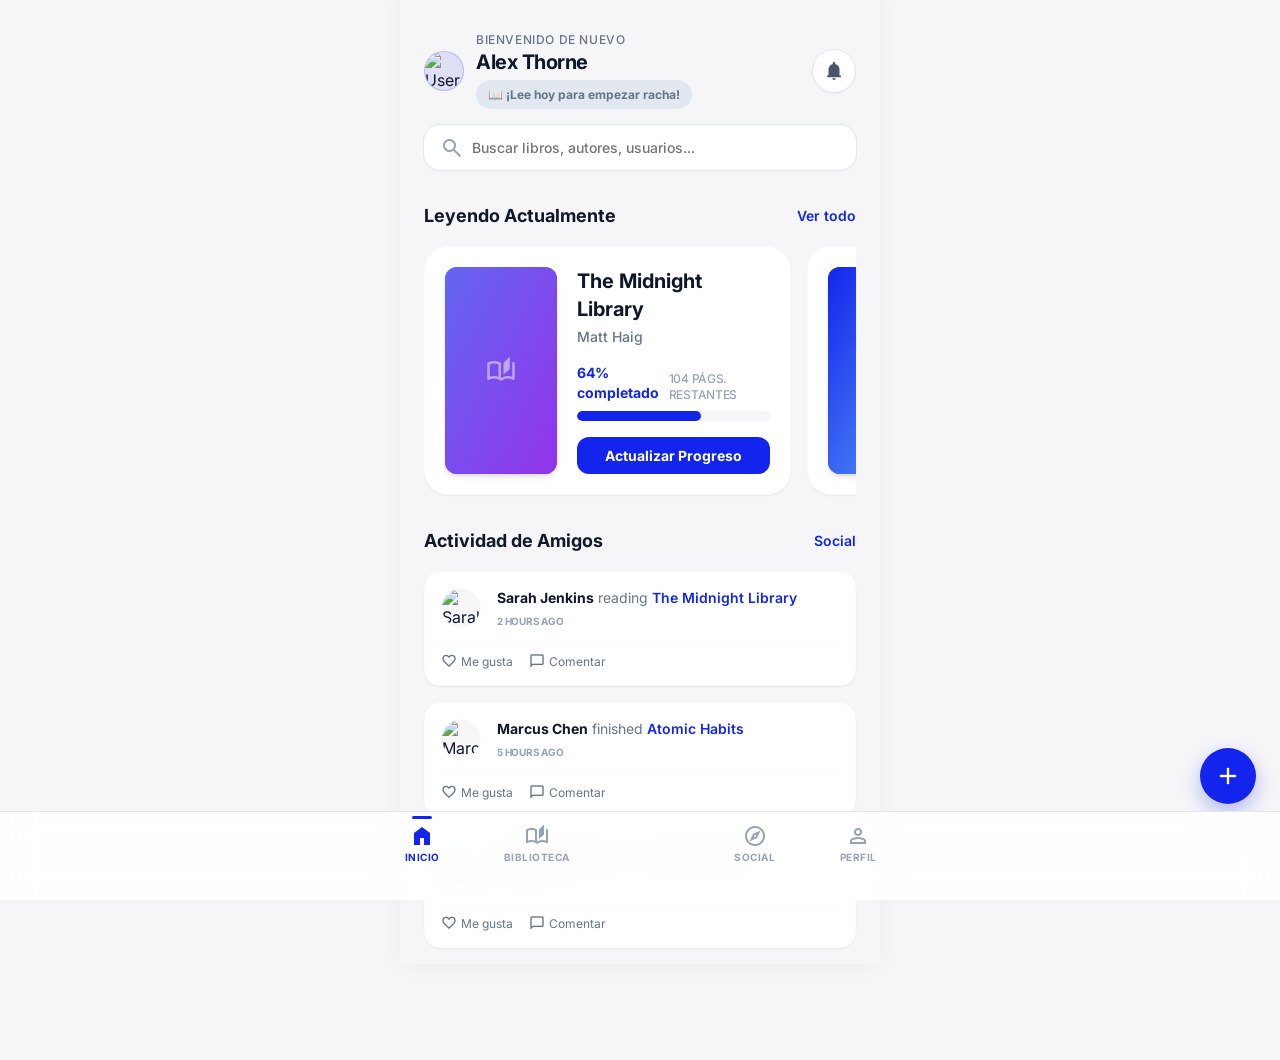
==== index.html @ 6f88e170 "BookVibe v1.0 — PWA mobile reading tracker Features: - Google Books API integration - Reading progre" ====
<!DOCTYPE html>
<html lang="es">
<head>
    <meta charset="utf-8"/>
    <meta content="width=device-width, initial-scale=1.0" name="viewport"/>
    <meta name="theme-color" content="#1325ec">
    <meta name="apple-mobile-web-app-capable" content="yes">
    <meta name="apple-mobile-web-app-status-bar-style" content="black-translucent">
    <link rel="manifest" href="manifest.json">
    <link rel="apple-touch-icon" href="icons/icon-192.png">
    <title>BookVibe - Inicio</title>
    <!-- CSS Dependencies -->
    <link href="https://fonts.googleapis.com/css2?family=Inter:wght@400;500;600;700&display=swap" rel="stylesheet"/>
    <link href="https://fonts.googleapis.com/css2?family=Material+Symbols+Outlined:wght,FILL@100..700,0..1&display=swap" rel="stylesheet"/>
    <link href="styles.css" rel="stylesheet"/>
    <style>
        /* Specific page overrides or helpers */
        .search-wrapper {
            padding: 0 var(--spacing-6);
            margin-bottom: var(--spacing-8);
        }
        
        .section-header {
            display: flex;
            align-items: center;
            justify-content: space-between;
            margin-bottom: var(--spacing-4);
        }
        
        .card-reading {
            background-color: var(--bg-white);
            border-radius: var(--rounded-3xl);
            padding: var(--spacing-5);
            box-shadow: var(--shadow-sm);
            border: 1px solid var(--border-slate-50);
            display: flex;
            gap: var(--spacing-5);
            /* Removed margin-bottom for carousel */
            flex-shrink: 0; /* Important for carousel items */
            scroll-snap-align: start; /* For smooth scrolling in carousel */
            width: 85%; /* Adjust as needed for carousel item width */
        }
        
        .card-reading .cover-img {
            width: 7rem;
            aspect-ratio: 2/3;
            border-radius: var(--rounded-xl);
            overflow: hidden;
            box-shadow: var(--shadow-md);
            flex-shrink: 0;
        }

        .cover-img img {
            width: 100%;
            height: 100%;
            object-fit: cover;
        }

        .card-reading-content {
            display: flex;
            flex-direction: column;
            justify-content: space-between;
            flex: 1;
        }

        .progress-bar {
            width: 100%;
            height: 10px;
            background-color: var(--bg-light);
            border-radius: var(--rounded-full);
            overflow: hidden;
            margin-top: var(--spacing-2);
        }
        
        .progress-bar-fill {
            height: 100%;
            background-color: var(--primary);
            border-radius: var(--rounded-full);
        }

        .activity-card {
            background-color: var(--bg-white);
            border-radius: var(--rounded-2xl);
            padding: var(--spacing-4);
            box-shadow: var(--shadow-sm);
            border: 1px solid var(--border-slate-50);
            display: flex;
            gap: var(--spacing-4);
            align-items: flex-start;
            margin-bottom: var(--spacing-4);
        }
        
        .friend-avatar {
            width: 2.5rem;
            height: 2.5rem;
            border-radius: var(--rounded-full);
            overflow: hidden;
            flex-shrink: 0;
            background-color: var(--bg-light);
            border: 1px solid var(--border-slate-50);
        }
        .friend-avatar img {
            width: 100%;
            height: 100%;
            object-fit: cover;
        }

        .stars-row {
            display: flex;
            align-items: center;
            gap: 2px;
            margin-top: var(--spacing-2);
        }
        .star-icon {
            color: #fbbf24;
            font-size: 14px;
        }

        /* Ocultar barra de scroll en el carrusel pero permitir scroll */
        .carousel-hide-scroll::-webkit-scrollbar {
            display: none;
        }
        .carousel-hide-scroll {
            -ms-overflow-style: none;
            scrollbar-width: none;
        }
    </style>
</head>
<body>
<div class="app-container">
    <!-- Header Section -->
    <header class="flex items-center justify-between px-6 pt-8 pb-4" style="position: relative;">
        <div class="flex items-center gap-3">
            <div class="profile-avatar">
                <img id="user-avatar" alt="User Profile" src=""/>
            </div>
            <div>
                <p class="text-xs font-medium text-slate-500 uppercase tracking-wider">Bienvenido de nuevo</p>
                <h1 id="user-name" class="text-xl font-bold tracking-tight text-slate-900">Usuario</h1>
            </div>
        </div>
        <button class="icon-btn" onclick="toggleNotifications()">
            <span class="material-symbols-outlined filled-icon" style="font-size: 22px;">notifications</span>
        </button>
        
        <!-- Notifications Dropdown -->
        <div id="notifications-dropdown" style="display: none; position: absolute; top: 100%; right: 1.5rem; width: 300px; background-color: var(--bg-white); border-radius: var(--rounded-xl); box-shadow: var(--shadow-2xl); border: 1px solid var(--border-slate-100); z-index: 100; flex-direction: column;">
            <div style="padding: 1rem; border-bottom: 1px solid var(--border-slate-100);"><h4 class="font-bold text-slate-900">Notificaciones</h4></div>
            <div style="display: flex; flex-direction: column; max-height: 300px; overflow-y: auto;">
                <div style="padding: 1rem; border-bottom: 1px solid var(--border-slate-50); display: flex; gap: 0.75rem;">
                    <div style="width: 2rem; height: 2rem; border-radius: 50%; background: var(--primary-transparent-10); display: flex; align-items: center; justify-content: center; flex-shrink: 0;"><span class="material-symbols-outlined text-primary" style="font-size: 16px;">favorite</span></div>
                    <div><p class="text-xs text-slate-600"><span class="font-bold text-slate-900">Sarah Jenkins</span> le ha dado me gusta a tu reseña de Hábitos Atómicos.</p><p class="text-10px text-slate-400 mt-1">hace 10m</p></div>
                </div>
                <div style="padding: 1rem; display: flex; gap: 0.75rem;">
                    <div style="width: 2rem; height: 2rem; border-radius: 50%; background: var(--primary-transparent-10); display: flex; align-items: center; justify-content: center; flex-shrink: 0;"><span class="material-symbols-outlined text-primary" style="font-size: 16px;">menu_book</span></div>
                    <div><p class="text-xs text-slate-600">Recordatorio: ¡Lee 10 páginas hoy para mantener tu racha!</p><p class="text-10px text-slate-400 mt-1">hace 2h</p></div>
                </div>
            </div>
        </div>
    </header>

    <!-- Search Bar -->
    <div class="px-6 mb-8">
        <label class="search-container">
            <span class="material-symbols-outlined search-icon">search</span>
            <input class="search-input" placeholder="Buscar libros, autores, usuarios..." type="text"/>
        </label>
    </div>

    <!-- Main Content -->
    <main class="px-6 pb-24">
        <!-- Currently Reading Section -->
        <section class="mb-8">
            <div class="section-header">
                <h2 class="text-lg font-bold text-slate-900">Leyendo Actualmente</h2>
                <a href="library.html" class="text-primary text-sm font-semibold">Ver todo</a>
            </div>
            
            <!-- Changed to be a horizontal carousel -->
            <div id="currently-reading-container" class="carousel-hide-scroll" style="display: flex; gap: 1rem; overflow-x: auto; scroll-snap-type: x mandatory; padding-bottom: 1rem; margin-bottom: -1rem;">
                <!-- Rendered by JS -->
            </div>
        </section>

        <!-- Friends Activity Feed -->
        <section>
            <div class="section-header">
                <h2 class="text-lg font-bold text-slate-900" id="activity-feed">Actividad de Amigos</h2>
                <a href="profile.html" class="text-primary text-sm font-semibold">Social</a>
            </div>

            <div id="activity-feed-container" class="activity-feed">
                <!-- Rendered by JS -->
            </div>
        </section>
    </main>

    <!-- Floating Action Button -->
    <button class="floating-action-btn" onclick="window.location.href='library.html'">
        <span class="material-symbols-outlined" style="font-size: 28px;">add</span>
    </button>

    <!-- Bottom Navigation Bar -->
    <nav class="bottom-nav">
        <div class="bottom-nav-inner flex justify-between items-center w-full">
            <a class="nav-item active" href="index.html">
                <span class="material-symbols-outlined filled-icon">home</span>
                <span class="text-10px font-bold uppercase tracking-wider">Inicio</span>
            </a>
            <a class="nav-item" href="library.html">
                <span class="material-symbols-outlined">auto_stories</span>
                <span class="text-10px font-bold uppercase tracking-wider">Biblioteca</span>
            </a>
            <a class="nav-item" href="javascript:void(0)" style="opacity: 0; pointer-events: none;">
                <!-- Invisible to accommodate the FAB -->
                <span class="material-symbols-outlined">add</span>
                <span class="text-10px font-bold">Añadir</span>
            </a>
            <a class="nav-item" href="#activity-feed">
                <span class="material-symbols-outlined">explore</span>
                <span class="text-10px font-bold uppercase tracking-wider">Social</span>
            </a>
            <a class="nav-item" href="profile.html">
                <span class="material-symbols-outlined">person</span>
                <span class="text-10px font-bold uppercase tracking-wider">Perfil</span>
            </a>
        </div>
    </nav>
</div>
<script src="script.js"></script>
<script>
if ('serviceWorker' in navigator) {
    navigator.serviceWorker.register('./sw.js').catch(err => console.log('SW registration failed:', err));
}
</script>
</body>
</html>
---- styles.css ----
:root {
  --primary: #1325ec;
  --primary-transparent-10: rgba(19, 37, 236, 0.1);
  --primary-transparent-20: rgba(19, 37, 236, 0.2);
  --bg-light: #f6f6f8;
  --bg-dark: #101222;
  --text-slate-900: #0f172a;
  --text-slate-600: #475569;
  --text-slate-500: #64748b;
  --text-slate-400: #94a3b8;
  --text-slate-300: #cbd5e1;
  --text-slate-100: #f1f5f9;
  --border-slate-50: #f8fafc;
  --border-slate-100: #f1f5f9;
  --border-slate-200: #e2e8f0;
  --border-slate-800: #1e293b;
  --bg-white: #ffffff;
  
  --spacing-1: 0.25rem;
  --spacing-2: 0.5rem;
  --spacing-3: 0.75rem;
  --spacing-4: 1rem;
  --spacing-5: 1.25rem;
  --spacing-6: 1.5rem;
  --spacing-8: 2rem;
  --spacing-10: 2.5rem;
  --spacing-24: 6rem;

  --rounded-md: 0.375rem;
  --rounded-lg: 0.5rem;
  --rounded-xl: 0.75rem;
  --rounded-2xl: 1rem;
  --rounded-3xl: 1.5rem;
  --rounded-full: 9999px;

  --shadow-sm: 0 1px 2px 0 rgb(0 0 0 / 0.05);
  --shadow: 0 1px 3px 0 rgb(0 0 0 / 0.1), 0 1px 2px -1px rgb(0 0 0 / 0.1);
  --shadow-md: 0 4px 6px -1px rgb(0 0 0 / 0.1), 0 2px 4px -2px rgb(0 0 0 / 0.1);
  --shadow-lg: 0 10px 15px -3px rgb(0 0 0 / 0.1), 0 4px 6px -4px rgb(0 0 0 / 0.1);
  --shadow-2xl: 0 25px 50px -12px rgb(0 0 0 / 0.25);
  
  --font-family: 'Inter', sans-serif;
}

html.dark {
  --bg-light: #0f172a;
  --text-slate-900: #f8fafc;
  --text-slate-600: #cbd5e1;
  --text-slate-500: #94a3b8;
  --text-slate-400: #64748b;
  --text-slate-300: #475569;
  --text-slate-100: #1e293b;
  --border-slate-50: #1e293b;
  --border-slate-100: #334155;
  --border-slate-200: #475569;
  --bg-white: #1e293b;
}


*, *::before, *::after {

  box-sizing: border-box;
  margin: 0;
  padding: 0;
}

body {
  font-family: var(--font-family);
  background-color: var(--bg-light);
  color: var(--text-slate-900);
  line-height: 1.5;
  -webkit-font-smoothing: antialiased;
  min-height: max(884px, 100dvh);
  padding-bottom: var(--spacing-24);
}

a {
  text-decoration: none;
  color: inherit;
}

button {
  background: transparent;
  border: none;
  cursor: pointer;
  font-family: inherit;
}

img {
  max-width: 100%;
  display: block;
}

.material-symbols-outlined {
  font-variation-settings: 'FILL' 0, 'wght' 400, 'GRAD' 0, 'opsz' 24;
}

.filled-icon {
  font-variation-settings: 'FILL' 1;
}

/* Layout Container */
.app-container {
  max-width: 480px;
  margin: 0 auto;
  position: relative;
  min-height: 100vh;
  background-color: var(--bg-light);
  box-shadow: 0 0 20px rgba(0,0,0,0.05);
  overflow-x: hidden;
}

/* Typography Utilities */
.text-xs { font-size: 0.75rem; line-height: 1rem; }
.text-sm { font-size: 0.875rem; line-height: 1.25rem; }
.text-base { font-size: 1rem; line-height: 1.5rem; }
.text-lg { font-size: 1.125rem; line-height: 1.75rem; }
.text-xl { font-size: 1.25rem; line-height: 1.75rem; }
.text-2xl { font-size: 1.5rem; line-height: 2rem; }
.text-10px { font-size: 0.625rem; line-height: 1; }

.font-medium { font-weight: 500; }
.font-semibold { font-weight: 600; }
.font-bold { font-weight: 700; }

.tracking-tight { letter-spacing: -0.025em; }
.tracking-wider { letter-spacing: 0.05em; }
.uppercase { text-transform: uppercase; }

/* Color Utilities */
.text-primary { color: var(--primary); }
.text-slate-400 { color: var(--text-slate-400); }
.text-slate-500 { color: var(--text-slate-500); }
.text-slate-600 { color: var(--text-slate-600); }
.text-slate-900 { color: var(--text-slate-900); }
.text-white { color: var(--bg-white); }
.bg-primary { background-color: var(--primary); }
.bg-white { background-color: var(--bg-white); }

/* Spacing and Flex */
.flex { display: flex; }
.flex-col { flex-direction: column; }
.items-center { align-items: center; }
.items-start { align-items: flex-start; }
.items-end { align-items: flex-end; }
.justify-between { justify-content: space-between; }
.justify-center { justify-content: center; }
.gap-1 { gap: var(--spacing-1); }
.gap-2 { gap: var(--spacing-2); }
.gap-3 { gap: var(--spacing-3); }
.gap-4 { gap: var(--spacing-4); }
.gap-5 { gap: var(--spacing-5); }
.px-4 { padding-left: var(--spacing-4); padding-right: var(--spacing-4); }
.px-6 { padding-left: var(--spacing-6); padding-right: var(--spacing-6); }
.py-3 { padding-top: var(--spacing-3); padding-bottom: var(--spacing-3); }
.pt-8 { padding-top: var(--spacing-8); }
.pb-4 { padding-bottom: var(--spacing-4); }
.mb-2 { margin-bottom: var(--spacing-2); }
.mb-4 { margin-bottom: var(--spacing-4); }
.mb-8 { margin-bottom: var(--spacing-8); }
.mt-1 { margin-top: var(--spacing-1); }
.mt-2 { margin-top: var(--spacing-2); }
.mt-4 { margin-top: var(--spacing-4); }

/* Common Components */
.shadow-sm { box-shadow: var(--shadow-sm); }
.rounded-xl { border-radius: var(--rounded-xl); }
.rounded-2xl { border-radius: var(--rounded-2xl); }
.rounded-3xl { border-radius: var(--rounded-3xl); }
.rounded-full { border-radius: var(--rounded-full); }
.border-slate-200 { border: 1px solid var(--border-slate-200); }

/* Header Elements */
.profile-avatar {
  width: 2.5rem;
  height: 2.5rem;
  border-radius: var(--rounded-full);
  background-color: var(--primary-transparent-10);
  border: 1px solid var(--primary-transparent-20);
  overflow: hidden;
  display: flex;
  align-items: center;
  justify-content: center;
}
.profile-avatar img {
  width: 100%;
  height: 100%;
  object-fit: cover;
}

.icon-btn {
  width: 2.5rem;
  height: 2.5rem;
  border-radius: var(--rounded-full);
  background-color: var(--bg-white);
  box-shadow: var(--shadow-sm);
  border: 1px solid var(--border-slate-200);
  display: flex;
  align-items: center;
  justify-content: center;
  color: var(--text-slate-600);
  transition: all 0.2s ease;
}
.icon-btn:hover {
  background-color: var(--bg-light);
}

/* Search Input */
.search-container {
  position: relative;
  display: flex;
  align-items: center;
}
.search-icon {
  position: absolute;
  left: 1rem;
  color: var(--text-slate-400);
  pointer-events: none;
}
.search-container:focus-within .search-icon {
  color: var(--primary);
}
.search-input {
  width: 100%;
  padding: 0.875rem 1rem 0.875rem 3rem;
  background-color: var(--bg-white);
  border: none;
  border-radius: var(--rounded-2xl);
  box-shadow: var(--shadow-sm);
  outline: 1px solid var(--border-slate-200);
  font-family: inherit;
  font-size: 0.875rem;
  font-weight: 500;
  transition: all 0.2s ease;
}
.search-input:focus {
  outline: 2px solid var(--primary);
}

/* Standard Button */
.btn-primary {
  width: 100%;
  padding: 0.625rem;
  background-color: var(--primary);
  color: var(--bg-white);
  border-radius: var(--rounded-xl);
  font-weight: 700;
  font-size: 0.875rem;
  text-align: center;
  transition: all 0.25s cubic-bezier(0.4, 0, 0.2, 1);
  display: flex;
  align-items: center;
  justify-content: center;
  gap: 0.5rem;
  position: relative;
  overflow: hidden;
}
.btn-primary:hover {
  box-shadow: 0 4px 15px rgba(19, 37, 236, 0.35);
  transform: translateY(-1px);
}
.btn-primary:active {
  transform: scale(0.96) translateY(0);
  box-shadow: none;
}

.btn-secondary {
  display: flex;
  align-items: center;
  justify-content: center;
  gap: 0.5rem;
  background-color: var(--border-slate-200);
  color: var(--text-slate-900);
  font-weight: 700;
  padding: 0.75rem;
  border-radius: var(--rounded-xl);
  transition: all 0.25s cubic-bezier(0.4, 0, 0.2, 1);
  position: relative;
  overflow: hidden;
}
.btn-secondary:hover {
  background-color: var(--border-slate-100);
  transform: translateY(-1px);
  box-shadow: var(--shadow-sm);
}
.btn-secondary:active {
  transform: scale(0.96) translateY(0);
}

/* Segmented Control (Library Tabs) */
.segmented-control {
  display: flex;
  padding: 4px;
  background-color: rgba(226, 232, 240, 0.5);
  border-radius: var(--rounded-xl);
  gap: 4px;
}
.segment-btn {
  flex: 1;
  padding: 0.5rem 0.75rem;
  font-size: 0.8125rem;
  font-weight: 600;
  border-radius: 0.625rem;
  text-align: center;
  cursor: pointer;
  transition: all 0.3s cubic-bezier(0.4, 0, 0.2, 1);
  color: var(--text-slate-500);
  user-select: none;
  -webkit-tap-highlight-color: transparent;
}
.segment-btn:active {
  transform: scale(0.95);
}
.segment-btn.active {
  background-color: var(--primary);
  box-shadow: 0 2px 8px rgba(19, 37, 236, 0.3);
  color: #ffffff;
  font-weight: 700;
}

/* Interactive ripple on tap */
@keyframes btn-ripple {
  from { transform: scale(0); opacity: 0.5; }
  to   { transform: scale(2.5); opacity: 0; }
}

/* Icon button animations */
.icon-btn {
  transition: all 0.25s cubic-bezier(0.4, 0, 0.2, 1);
}
.icon-btn:active {
  transform: scale(0.88);
}

/* Floating action button enhanced */
.floating-action-btn {
  transition: all 0.3s cubic-bezier(0.4, 0, 0.2, 1);
}
.floating-action-btn:hover {
  transform: scale(1.08) rotate(90deg);
  box-shadow: 0 8px 25px rgba(19, 37, 236, 0.4);
}
.floating-action-btn:active {
  transform: scale(0.92);
}

/* Card hover/press */
.card-reading {
  transition: transform 0.25s cubic-bezier(0.4, 0, 0.2, 1), box-shadow 0.25s ease;
}
.card-reading:active {
  transform: scale(0.98);
}

.book-list-item {
  transition: all 0.2s cubic-bezier(0.4, 0, 0.2, 1);
}
.book-list-item:active {
  transform: scale(0.97);
  background-color: rgba(226, 232, 240, 0.3);
}

/* Activity card press */
.activity-card {
  transition: transform 0.2s ease;
}
.activity-card:active {
  transform: scale(0.98);
}

/* Nav item press animation */
.nav-item {
  transition: color 0.2s ease, transform 0.15s ease;
}
.nav-item:active {
  transform: scale(0.9);
}

/* Modal entrance animation */
@keyframes modal-enter {
  from { opacity: 0; transform: translateY(20px) scale(0.96); }
  to   { opacity: 1; transform: translateY(0) scale(1); }
}
@keyframes backdrop-enter {
  from { opacity: 0; }
  to   { opacity: 1; }
}

/* Bottom Nav */
.bottom-nav {
  position: fixed;
  bottom: 0;
  left: 0;
  right: 0;
  background-color: rgba(255, 255, 255, 0.9);
  backdrop-filter: blur(16px);
  -webkit-backdrop-filter: blur(16px);
  border-top: 1px solid var(--border-slate-200);
  padding: 0.75rem 1.5rem 2rem 1.5rem;
  z-index: 50;
}
.bottom-nav-inner {
  max-width: 480px;
  margin: 0 auto;
  display: flex;
  justify-content: space-between;
  align-items: center;
}
.nav-item {
  display: flex;
  flex-direction: column;
  align-items: center;
  gap: 0.25rem;
  color: var(--text-slate-400);
  transition: color 0.2s ease;
}
.nav-item.active {
  color: var(--primary);
}
.nav-item:hover {
  color: var(--primary);
}

/* Gradients */
.gradient-indigo-purple {
  background: linear-gradient(to bottom right, #6366f1, #9333ea);
}
.gradient-primary-blue {
  background: linear-gradient(to bottom right, var(--primary), #60a5fa);
}
.gradient-orange-red {
  background: linear-gradient(to bottom right, #fb923c, #ef4444);
}
.gradient-teal-emerald {
  background: linear-gradient(to bottom right, #2dd4bf, #10b981);
}

/* Tags */
.tag-reading { background-color: rgba(19, 37, 236, 0.1); color: var(--primary); }
.tag-queue { background-color: var(--border-slate-200); color: var(--text-slate-600); }
.tag-finished { background-color: rgba(16, 185, 129, 0.1); color: #10b981; }

.floating-action-btn {
  position: fixed;
  bottom: 6rem;
  right: 1.5rem;
  width: 3.5rem;
  height: 3.5rem;
  border-radius: var(--rounded-full);
  background-color: var(--primary);
  color: var(--bg-white);
  box-shadow: 0 8px 20px rgba(19, 37, 236, 0.3);
  display: flex;
  align-items: center;
  justify-content: center;
  z-index: 30;
}

/* Shelf selector chip */
.shelf-chip {
  display: inline-flex;
  align-items: center;
  gap: 0.35rem;
  padding: 0.4rem 0.85rem;
  border-radius: var(--rounded-full);
  font-size: 0.75rem;
  font-weight: 700;
  cursor: pointer;
  transition: all 0.25s cubic-bezier(0.4, 0, 0.2, 1);
  border: 1.5px solid transparent;
  user-select: none;
  -webkit-tap-highlight-color: transparent;
}
.shelf-chip:active { transform: scale(0.93); }
.shelf-chip.shelf-reading {
  background-color: rgba(19, 37, 236, 0.1);
  color: var(--primary);
  border-color: rgba(19, 37, 236, 0.2);
}
.shelf-chip.shelf-queue {
  background-color: rgba(226, 232, 240, 0.5);
  color: var(--text-slate-600);
  border-color: var(--border-slate-200);
}
.shelf-chip.shelf-finished {
  background-color: rgba(16, 185, 129, 0.1);
  color: #10b981;
  border-color: rgba(16, 185, 129, 0.2);
}
.shelf-chip.shelf-active {
  box-shadow: 0 2px 8px rgba(0,0,0,0.1);
  transform: scale(1.05);
}

/* ===== PHASE 8B: Page Transitions ===== */
@keyframes page-enter {
  from { opacity: 0; transform: translateX(24px); }
  to   { opacity: 1; transform: translateX(0); }
}
.page-enter {
  animation: page-enter 0.35s cubic-bezier(0.22, 1, 0.36, 1) both;
}

/* Skeleton Loader */
@keyframes skeleton-shimmer {
  0%   { background-position: -400px 0; }
  100% { background-position: 400px 0; }
}
.skeleton {
  background: linear-gradient(90deg, var(--border-slate-100) 25%, var(--border-slate-50) 37%, var(--border-slate-100) 63%);
  background-size: 800px 100%;
  animation: skeleton-shimmer 1.4s ease infinite;
  border-radius: var(--rounded-xl);
}
.skeleton-card {
  height: 130px;
  border-radius: var(--rounded-3xl);
  margin-bottom: var(--spacing-4);
}
.skeleton-text {
  height: 0.875rem;
  width: 60%;
  margin-bottom: var(--spacing-2);
}
.skeleton-text-sm {
  height: 0.625rem;
  width: 40%;
}
.skeleton-avatar {
  width: 2.5rem;
  height: 2.5rem;
  border-radius: var(--rounded-full);
}

/* Bottom Sheet Modal */
@keyframes bottom-sheet-up {
  from  { transform: translateY(100%); }
  to    { transform: translateY(0); }
}
@keyframes bottom-sheet-overlay {
  from  { opacity: 0; }
  to    { opacity: 1; }
}
.bottom-sheet-overlay {
  position: fixed; inset: 0;
  background-color: rgba(0,0,0,0.45);
  z-index: 100;
  display: flex;
  align-items: flex-end;
  justify-content: center;
  animation: bottom-sheet-overlay 0.25s ease both;
}
.bottom-sheet-content {
  background-color: var(--bg-white);
  border-top-left-radius: var(--rounded-3xl);
  border-top-right-radius: var(--rounded-3xl);
  width: 100%; max-width: 480px;
  padding: 0 1.5rem 2rem;
  animation: bottom-sheet-up 0.35s cubic-bezier(0.22, 1, 0.36, 1) both;
  max-height: 90vh;
  overflow-y: auto;
  overscroll-behavior: contain;
}
.bottom-sheet-handle {
  width: 36px; height: 5px;
  background-color: var(--border-slate-200);
  border-radius: var(--rounded-full);
  margin: 0.75rem auto 1.25rem;
}

/* ===== PHASE 8C: Streak Badge ===== */
.streak-badge {
  display: inline-flex;
  align-items: center;
  gap: 0.35rem;
  padding: 0.35rem 0.75rem;
  border-radius: var(--rounded-full);
  font-size: 0.75rem;
  font-weight: 700;
  background: linear-gradient(135deg, #f97316, #ef4444);
  color: white;
  box-shadow: 0 2px 8px rgba(249, 115, 22, 0.3);
  animation: streak-pulse 2s ease-in-out infinite;
}
.streak-badge.no-streak {
  background: var(--border-slate-200);
  color: var(--text-slate-500);
  box-shadow: none;
  animation: none;
}
@keyframes streak-pulse {
  0%, 100% { transform: scale(1); }
  50%      { transform: scale(1.04); }
}

/* Streak Heatmap */
.heatmap-row {
  display: flex; gap: 0.5rem;
  justify-content: center;
  margin-top: var(--spacing-4);
}
.heatmap-day {
  display: flex; flex-direction: column;
  align-items: center; gap: 0.25rem;
}
.heatmap-dot {
  width: 2rem; height: 2rem;
  border-radius: var(--rounded-full);
  background-color: var(--border-slate-200);
  transition: all 0.3s ease;
  display: flex; align-items: center; justify-content: center;
  font-size: 0.6rem; font-weight: 700; color: white;
}
.heatmap-dot.level-1 { background-color: rgba(19, 37, 236, 0.2); }
.heatmap-dot.level-2 { background-color: rgba(19, 37, 236, 0.45); }
.heatmap-dot.level-3 { background-color: rgba(19, 37, 236, 0.7); }
.heatmap-dot.level-4 { background-color: var(--primary); }
.heatmap-day-label {
  font-size: 0.55rem; font-weight: 600;
  color: var(--text-slate-400);
  text-transform: uppercase;
}

/* ===== PHASE 8D: Swipe-to-Delete ===== */
.swipe-container {
  position: relative;
  overflow: hidden;
  border-radius: var(--rounded-xl);
  margin-bottom: var(--spacing-2);
}
.swipe-container .book-list-item {
  margin-bottom: 0;
}
.swipe-delete-bg {
  position: absolute;
  right: 0; top: 0; bottom: 0;
  width: 80px;
  background: linear-gradient(135deg, #ef4444, #dc2626);
  display: none; align-items: center; justify-content: center;
  color: white;
  border-radius: 0 var(--rounded-xl) var(--rounded-xl) 0;
}
.swipe-container.revealing .swipe-delete-bg {
  display: flex;
}
.swipe-content {
  position: relative;
  background-color: var(--bg-light);
  transition: transform 0.3s cubic-bezier(0.22, 1, 0.36, 1);
  z-index: 1;
  border-radius: var(--rounded-xl);
  width: 100%;
}
.swipe-content.swiping {
  transition: none;
}

/* Pull to Refresh */
.pull-indicator {
  display: flex;
  align-items: center;
  justify-content: center;
  height: 0;
  overflow: hidden;
  transition: height 0.3s ease;
  color: var(--primary);
}
.pull-indicator.active {
  height: 50px;
}
.pull-spinner {
  width: 24px; height: 24px;
  border: 3px solid var(--border-slate-200);
  border-top-color: var(--primary);
  border-radius: var(--rounded-full);
  animation: spin 0.8s linear infinite;
}
@keyframes spin {
  to { transform: rotate(360deg); }
}

/* ===== PHASE 8E: Mobile UX Polish ===== */

/* iOS Safe Areas */
.bottom-nav {
  padding-bottom: calc(2rem + env(safe-area-inset-bottom, 0px));
}
body {
  padding-left: env(safe-area-inset-left, 0px);
  padding-right: env(safe-area-inset-right, 0px);
}

/* Active Nav Pill Indicator */
.nav-item.active {
  position: relative;
}
.nav-item.active::after {
  content: '';
  position: absolute;
  top: -0.5rem;
  left: 50%;
  transform: translateX(-50%);
  width: 20px;
  height: 3px;
  background-color: var(--primary);
  border-radius: var(--rounded-full);
}

/* Improved touch targets */
.nav-item {
  min-width: 44px;
  min-height: 44px;
  -webkit-tap-highlight-color: transparent;
}
.icon-btn {
  min-width: 44px;
  min-height: 44px;
}

/* Dark mode bottom nav */
html.dark .bottom-nav {
  background-color: rgba(15, 23, 42, 0.92);
  border-top-color: var(--border-slate-800);
}

/* PWA Standalone overrides */
@media (display-mode: standalone) {
  .header-profile,
  .header-bg,
  .header-detail {
    padding-top: calc(var(--spacing-8) + env(safe-area-inset-top, 0px));
  }
  header {
    padding-top: calc(var(--spacing-4) + env(safe-area-inset-top, 20px));
  }
}

/* Motivational empty state */
.motivational-card {
  background: linear-gradient(135deg, rgba(19, 37, 236, 0.05), rgba(99, 102, 241, 0.08));
  border: 1px solid rgba(19, 37, 236, 0.12);
  border-radius: var(--rounded-2xl);
  padding: var(--spacing-4);
  text-align: center;
}
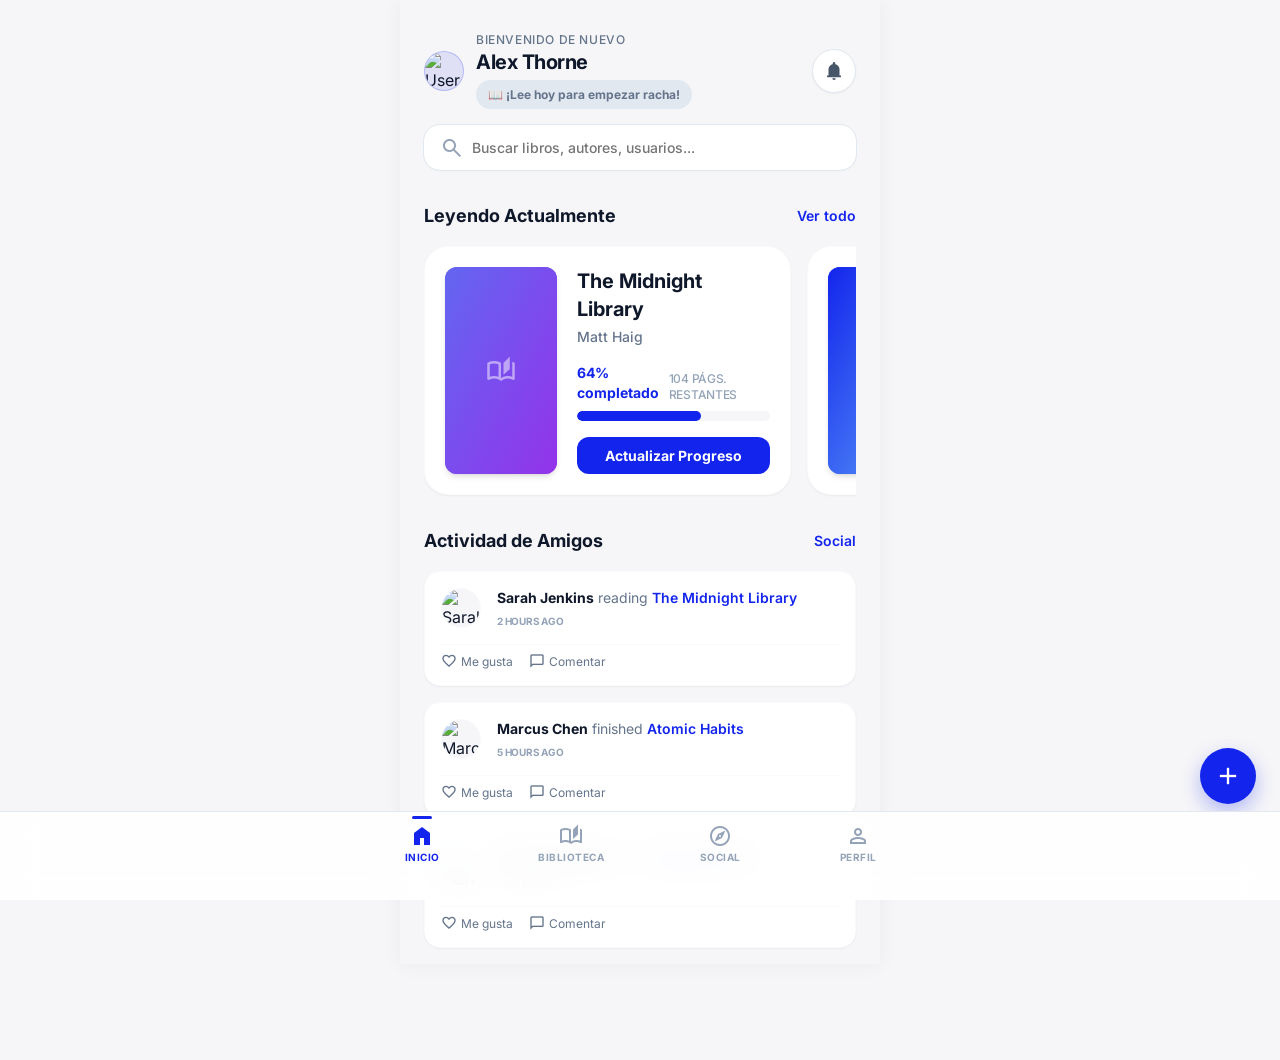
==== commit 61984403: "feat: complete Phase 10 Insights, layout fixes, and complete NookVibe rebranding" ====
--- a/index.html
+++ b/index.html
@@ -8,7 +8,7 @@
     <meta name="apple-mobile-web-app-status-bar-style" content="black-translucent">
     <link rel="manifest" href="manifest.json">
     <link rel="apple-touch-icon" href="icons/icon-192.png">
-    <title>BookVibe - Inicio</title>
+    <title>NookVibe - Inicio</title>
     <!-- CSS Dependencies -->
     <link href="https://fonts.googleapis.com/css2?family=Inter:wght@400;500;600;700&display=swap" rel="stylesheet"/>
     <link href="https://fonts.googleapis.com/css2?family=Material+Symbols+Outlined:wght,FILL@100..700,0..1&display=swap" rel="stylesheet"/>
@@ -211,11 +211,6 @@
                 <span class="material-symbols-outlined">auto_stories</span>
                 <span class="text-10px font-bold uppercase tracking-wider">Biblioteca</span>
             </a>
-            <a class="nav-item" href="javascript:void(0)" style="opacity: 0; pointer-events: none;">
-                <!-- Invisible to accommodate the FAB -->
-                <span class="material-symbols-outlined">add</span>
-                <span class="text-10px font-bold">Añadir</span>
-            </a>
             <a class="nav-item" href="#activity-feed">
                 <span class="material-symbols-outlined">explore</span>
                 <span class="text-10px font-bold uppercase tracking-wider">Social</span>
--- a/styles.css
+++ b/styles.css
@@ -743,3 +743,130 @@
   padding: var(--spacing-4);
   text-align: center;
 }
+
+/* ===== PHASE 9: Reading Timer ===== */
+.timer-widget {
+  background: linear-gradient(135deg, rgba(19, 37, 236, 0.03), rgba(99, 102, 241, 0.06));
+  border: 1px solid rgba(19, 37, 236, 0.1);
+  border-radius: var(--rounded-3xl);
+  padding: 1.5rem;
+  display: flex;
+  align-items: center;
+  gap: 1.5rem;
+}
+.timer-circle {
+  position: relative;
+  width: 120px;
+  height: 120px;
+  flex-shrink: 0;
+}
+.timer-ring {
+  width: 100%;
+  height: 100%;
+}
+.timer-display {
+  position: absolute;
+  inset: 0;
+  display: flex;
+  flex-direction: column;
+  align-items: center;
+  justify-content: center;
+}
+.timer-digits {
+  font-size: 1.5rem;
+  font-weight: 800;
+  letter-spacing: -0.02em;
+  color: var(--text-slate-900);
+  font-variant-numeric: tabular-nums;
+}
+.timer-sublabel {
+  font-size: 0.6rem;
+  font-weight: 600;
+  color: var(--text-slate-400);
+  margin-top: 0.15rem;
+}
+.timer-controls {
+  display: flex;
+  flex-direction: column;
+  gap: 0.75rem;
+  flex: 1;
+}
+.timer-btn {
+  width: 100%;
+  display: flex;
+  align-items: center;
+  justify-content: center;
+  gap: 0.5rem;
+  padding: 0.75rem 1rem;
+  border-radius: var(--rounded-2xl);
+  border: none;
+  font-size: 0.875rem;
+  font-weight: 700;
+  cursor: pointer;
+  transition: all 0.2s ease;
+  min-height: 48px;
+}
+.timer-btn-primary {
+  background: var(--primary);
+  color: white;
+  box-shadow: 0 4px 12px rgba(19, 37, 236, 0.3);
+}
+.timer-btn-primary:active {
+  transform: scale(0.96);
+}
+.timer-btn-primary.running {
+  background: linear-gradient(135deg, #f59e0b, #f97316);
+  box-shadow: 0 4px 12px rgba(245, 158, 11, 0.3);
+}
+.timer-btn-secondary {
+  background: rgba(239, 68, 68, 0.1);
+  color: #ef4444;
+}
+.timer-btn-secondary:active {
+  transform: scale(0.96);
+}
+
+/* Timer running pulse */
+@keyframes timer-pulse {
+  0%, 100% { box-shadow: 0 0 0 0 rgba(19, 37, 236, 0.2); }
+  50%      { box-shadow: 0 0 0 8px rgba(19, 37, 236, 0); }
+}
+.timer-circle.running {
+  animation: timer-pulse 2s ease-in-out infinite;
+}
+
+/* Session History */
+.session-item {
+  display: flex;
+  align-items: center;
+  justify-content: space-between;
+  padding: 0.75rem 0;
+  border-bottom: 1px solid var(--border-slate-100);
+}
+.session-item:last-child {
+  border-bottom: none;
+}
+.session-info {
+  display: flex;
+  align-items: center;
+  gap: 0.75rem;
+}
+.session-icon {
+  width: 2rem;
+  height: 2rem;
+  border-radius: var(--rounded-full);
+  background-color: rgba(19, 37, 236, 0.08);
+  display: flex;
+  align-items: center;
+  justify-content: center;
+  color: var(--primary);
+}
+.session-duration {
+  font-size: 0.875rem;
+  font-weight: 700;
+  color: var(--text-slate-900);
+}
+.session-date {
+  font-size: 0.7rem;
+  color: var(--text-slate-400);
+}
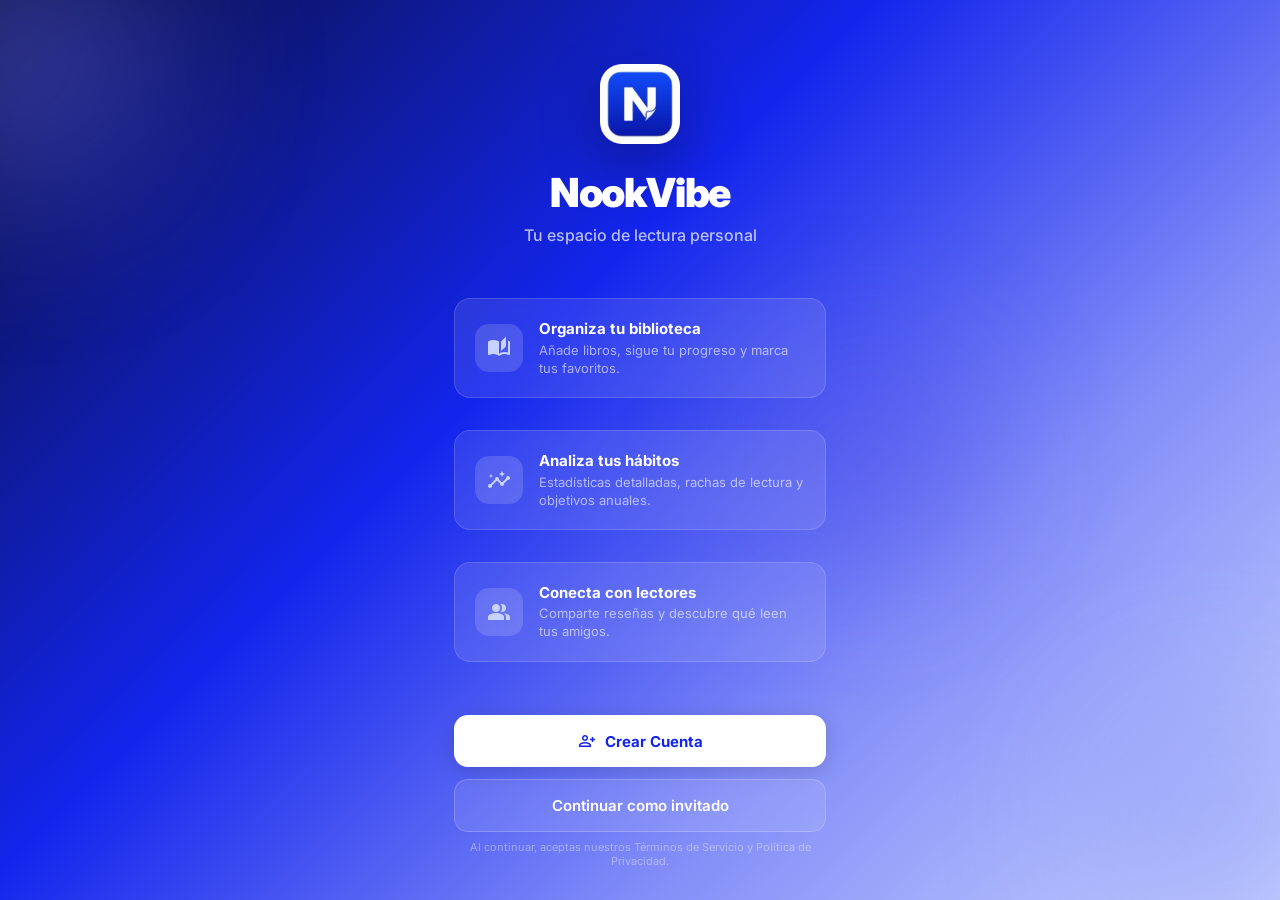
==== commit cddc4531: "feat: implement premium login page, local auth system, and new app icons" ====
--- a/index.html
+++ b/index.html
@@ -222,6 +222,7 @@
         </div>
     </nav>
 </div>
+<script src="auth.js"></script>
 <script src="script.js"></script>
 <script>
 if ('serviceWorker' in navigator) {
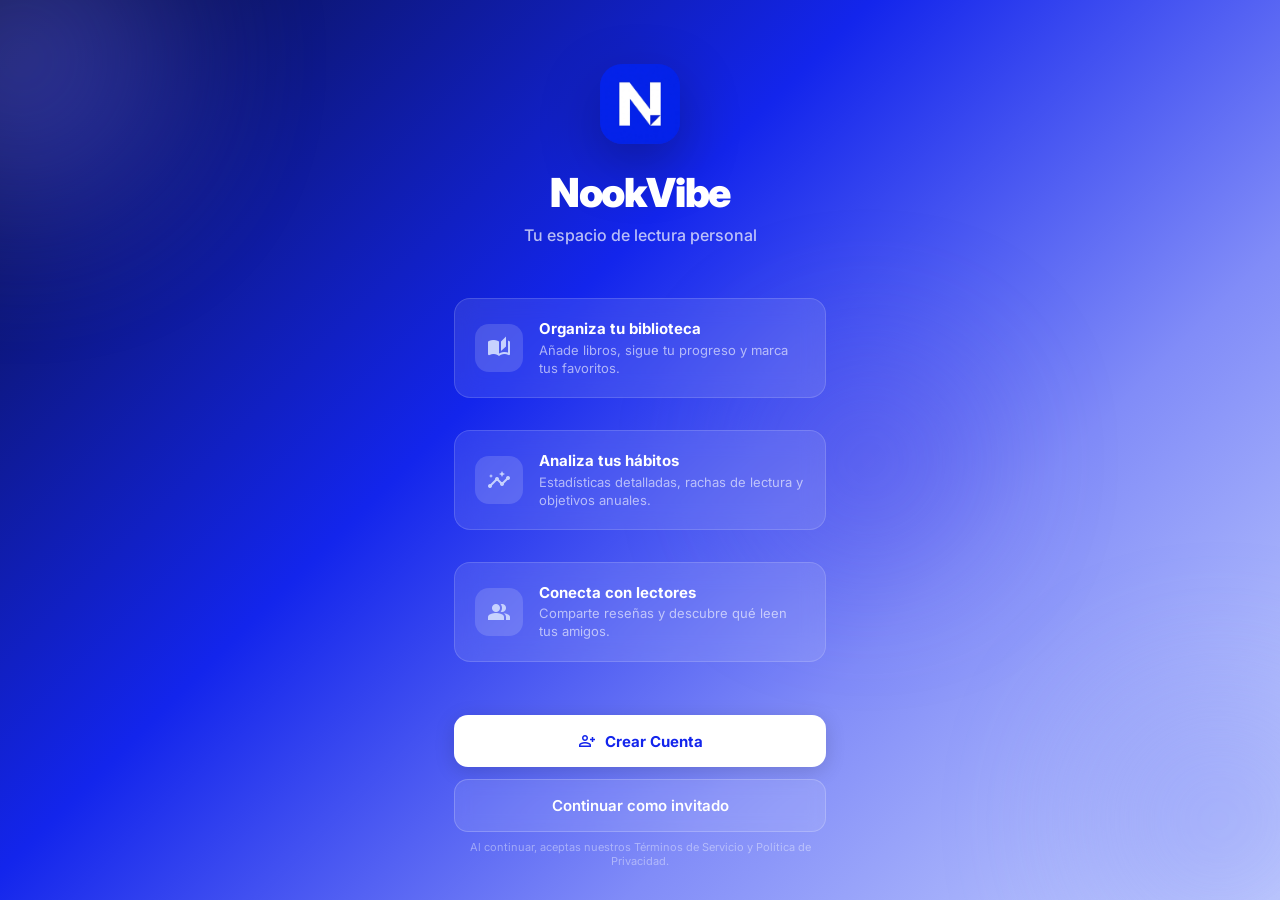
==== commit 665d5e31: "chore: pulido final para publicación y ajustes de PWA para GitHub Pages" ====
--- a/index.html
+++ b/index.html
@@ -4,6 +4,11 @@
     <meta charset="utf-8"/>
     <meta content="width=device-width, initial-scale=1.0" name="viewport"/>
     <meta name="theme-color" content="#1325ec">
+    <meta name="description" content="NookVibe — Tu espacio de lectura personal. Organiza tu biblioteca, sigue tu progreso, mantén rachas de lectura y conecta con otros lectores.">
+    <meta property="og:title" content="NookVibe - Tu Espacio de Lectura">
+    <meta property="og:description" content="Organiza tu biblioteca, sigue tu progreso y conecta con otros lectores.">
+    <meta property="og:image" content="icons/icon-512.png">
+    <meta property="og:type" content="website">
     <meta name="apple-mobile-web-app-capable" content="yes">
     <meta name="apple-mobile-web-app-status-bar-style" content="black-translucent">
     <link rel="manifest" href="manifest.json">
@@ -139,8 +144,8 @@
                 <h1 id="user-name" class="text-xl font-bold tracking-tight text-slate-900">Usuario</h1>
             </div>
         </div>
-        <button class="icon-btn" onclick="toggleNotifications()">
-            <span class="material-symbols-outlined filled-icon" style="font-size: 22px;">notifications</span>
+        <button class="icon-btn" onclick="toggleNotifications()" aria-label="Notificaciones">
+            <span class="material-symbols-outlined filled-icon" style="font-size: 22px;" aria-hidden="true">notifications</span>
         </button>
         
         <!-- Notifications Dropdown -->
@@ -196,12 +201,12 @@
     </main>
 
     <!-- Floating Action Button -->
-    <button class="floating-action-btn" onclick="window.location.href='library.html'">
-        <span class="material-symbols-outlined" style="font-size: 28px;">add</span>
+    <button class="floating-action-btn" onclick="window.location.href='library.html'" aria-label="Añadir libro">
+        <span class="material-symbols-outlined" style="font-size: 28px;" aria-hidden="true">add</span>
     </button>
 
     <!-- Bottom Navigation Bar -->
-    <nav class="bottom-nav">
+    <nav class="bottom-nav" role="navigation" aria-label="Navegación principal">
         <div class="bottom-nav-inner flex justify-between items-center w-full">
             <a class="nav-item active" href="index.html">
                 <span class="material-symbols-outlined filled-icon">home</span>
@@ -222,6 +227,7 @@
         </div>
     </nav>
 </div>
+<script src="firebase.js"></script>
 <script src="auth.js"></script>
 <script src="script.js"></script>
 <script>
--- a/styles.css
+++ b/styles.css
@@ -164,6 +164,9 @@
 
 /* Common Components */
 .shadow-sm { box-shadow: var(--shadow-sm); }
+.shadow-lg { box-shadow: var(--shadow-lg); }
+.text-center { text-align: center; }
+.w-full { width: 100%; }
 .rounded-xl { border-radius: var(--rounded-xl); }
 .rounded-2xl { border-radius: var(--rounded-2xl); }
 .rounded-3xl { border-radius: var(--rounded-3xl); }
@@ -870,3 +873,55 @@
   font-size: 0.7rem;
   color: var(--text-slate-400);
 }
+
+/* ===== Insights Page: Stats Grid ===== */
+.stats-grid {
+  display: grid;
+  grid-template-columns: repeat(3, 1fr);
+  gap: var(--spacing-3);
+}
+.stat-box {
+  display: flex;
+  flex-direction: column;
+  align-items: center;
+  gap: 0.25rem;
+  padding: var(--spacing-4);
+  border-radius: var(--rounded-2xl);
+  box-shadow: var(--shadow-sm);
+}
+
+/* ===== View Transitions ===== */
+@view-transition {
+  navigation: auto;
+}
+
+::view-transition-old(root) {
+  animation: fade-out 0.15s ease-in forwards,
+             slide-out 0.2s ease-in forwards;
+}
+
+::view-transition-new(root) {
+  animation: fade-in 0.2s ease-out 0.1s forwards,
+             slide-in 0.25s ease-out 0.1s forwards;
+}
+
+@keyframes fade-out {
+  from { opacity: 1; }
+  to   { opacity: 0; }
+}
+
+@keyframes fade-in {
+  from { opacity: 0; }
+  to   { opacity: 1; }
+}
+
+@keyframes slide-out {
+  from { transform: translateY(0); }
+  to   { transform: translateY(-8px); }
+}
+
+@keyframes slide-in {
+  from { transform: translateY(8px); }
+  to   { transform: translateY(0); }
+}
+
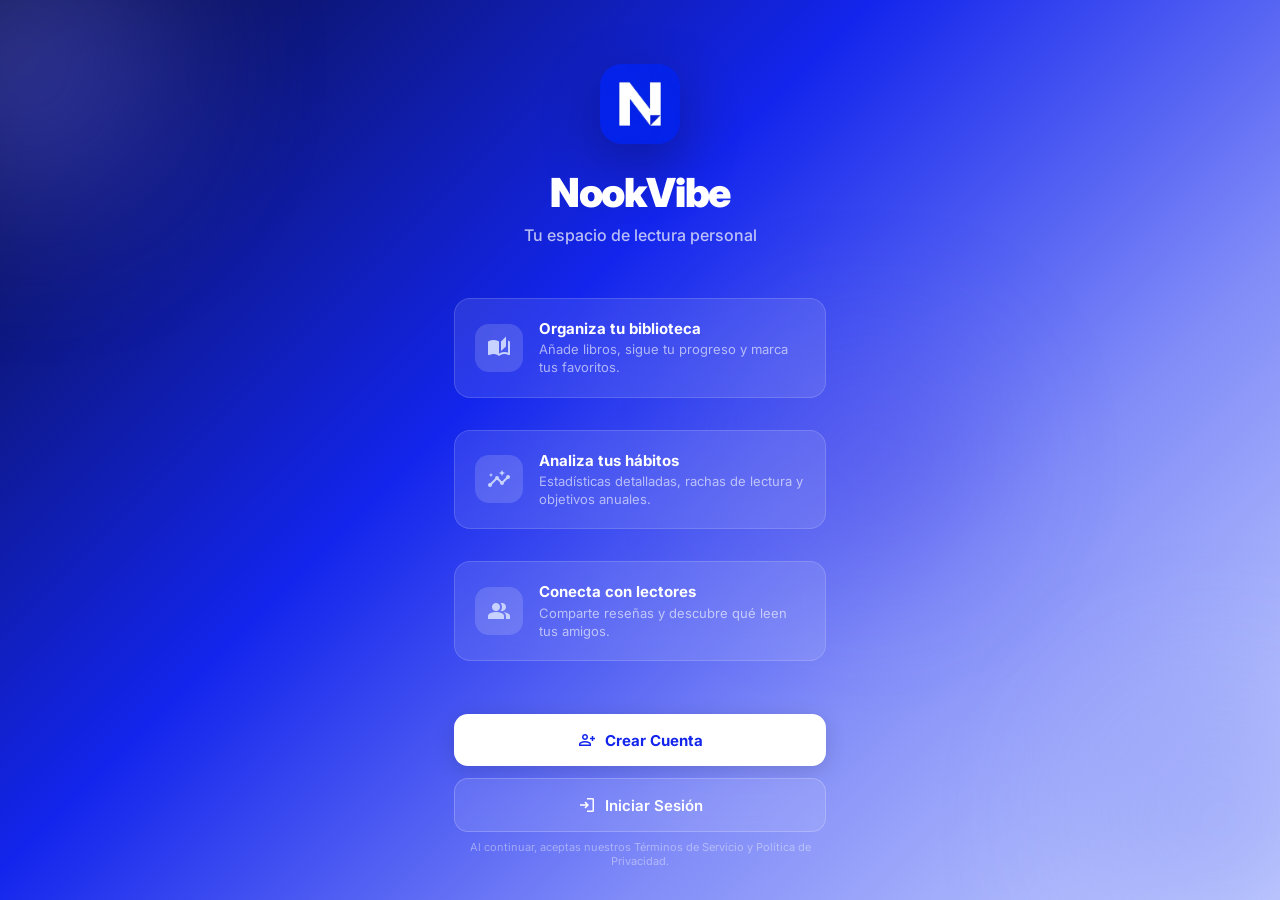
==== commit fe796407: "feat: integrate Firebase Auth, Firestore, and Storage with cloud sync" ====
--- a/index.html
+++ b/index.html
@@ -227,7 +227,12 @@
         </div>
     </nav>
 </div>
-<script src="firebase.js"></script>
+    <!-- Firebase SDK -->
+    <script src="https://www.gstatic.com/firebasejs/8.10.1/firebase-app.js"></script>
+    <script src="https://www.gstatic.com/firebasejs/8.10.1/firebase-auth.js"></script>
+    <script src="https://www.gstatic.com/firebasejs/8.10.1/firebase-firestore.js"></script>
+    <script src="https://www.gstatic.com/firebasejs/8.10.1/firebase-storage.js"></script>
+    <script src="firebase.js"></script>
 <script src="auth.js"></script>
 <script src="script.js"></script>
 <script>
